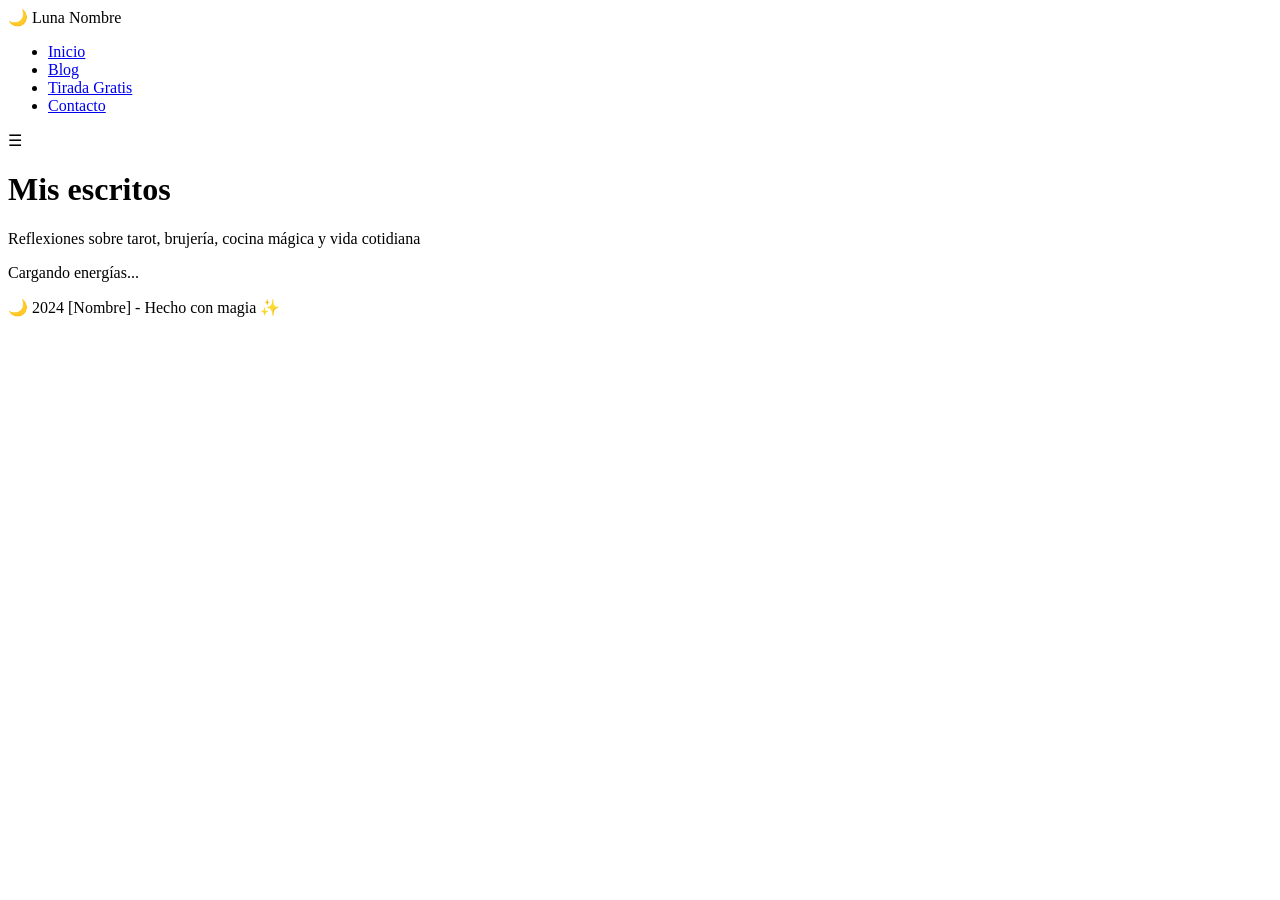
==== blog.html @ 0cab78e4 "HTML" ====
<!DOCTYPE html>
<html lang="es">
<head>
    <meta charset="UTF-8">
    <meta name="viewport" content="width=device-width, initial-scale=1.0">
    <title>Blog - [Nombre]</title>
    <link rel="stylesheet" href="css/styles.css">
    <link href="https://fonts.googleapis.com/css2?family=Cinzel:wght@400;700&family=Cormorant+Garamond:ital,wght@0,400;0,600;1,400&display=swap" rel="stylesheet">
</head>
<body>
    <nav class="navbar">
        <div class="logo">🌙 Luna Nombre</div>
        <ul class="nav-links">
            <li><a href="index.html">Inicio</a></li>
            <li><a href="blog.html">Blog</a></li>
            <li><a href="cartas.html">Tirada Gratis</a></li>
            <li><a href="index.html#contacto">Contacto</a></li>
        </ul>
        <div class="hamburger" onclick="toggleMenu()">☰</div>
    </nav>

    <main class="blog-page">
        <div class="container">
            <h1>Mis escritos</h1>
            <p class="blog-intro">Reflexiones sobre tarot, brujería, cocina mágica y vida cotidiana</p>
            
            <div id="posts-container" class="posts-grid">
                <!-- Los posts se cargan aquí desde Notion -->
                <div class="loading">Cargando energías...</div>
            </div>
        </div>
    </main>

    <footer>
        <p>🌙 2024 [Nombre] - Hecho con magia ✨</p>
    </footer>

    <script src="js/main.js"></script>
    <script src="js/blog.js"></script>
</body>
</html>
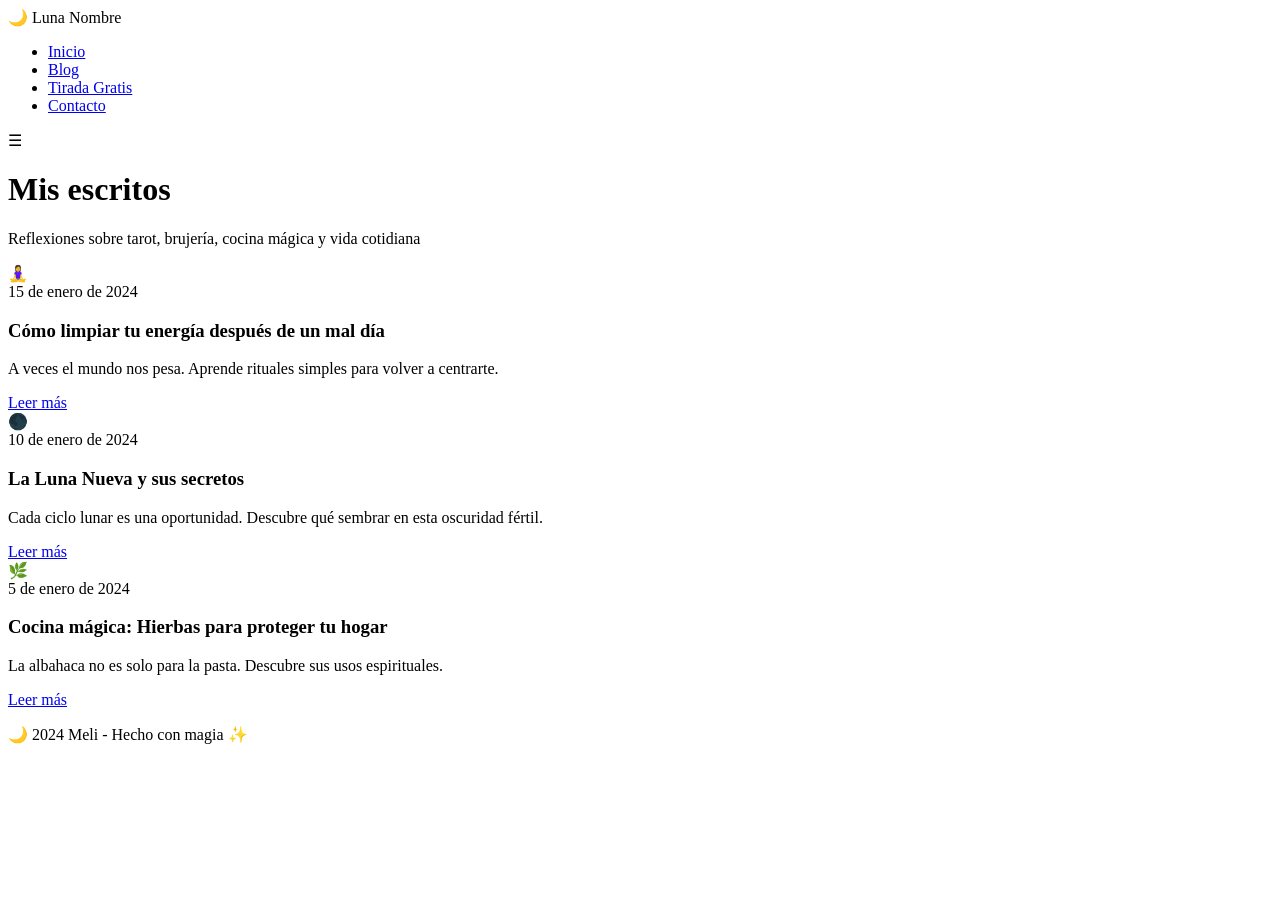
==== commit e9eb5c72: "personalizacion" ====
--- a/blog.html
+++ b/blog.html
@@ -3,7 +3,7 @@
 <head>
     <meta charset="UTF-8">
     <meta name="viewport" content="width=device-width, initial-scale=1.0">
-    <title>Blog - [Nombre]</title>
+    <title>Blog - Meli</title>
     <link rel="stylesheet" href="css/styles.css">
     <link href="https://fonts.googleapis.com/css2?family=Cinzel:wght@400;700&family=Cormorant+Garamond:ital,wght@0,400;0,600;1,400&display=swap" rel="stylesheet">
 </head>
@@ -32,7 +32,7 @@
     </main>
 
     <footer>
-        <p>🌙 2024 [Nombre] - Hecho con magia ✨</p>
+        <p>🌙 2024 Meli - Hecho con magia ✨</p>
     </footer>
 
     <script src="js/main.js"></script>
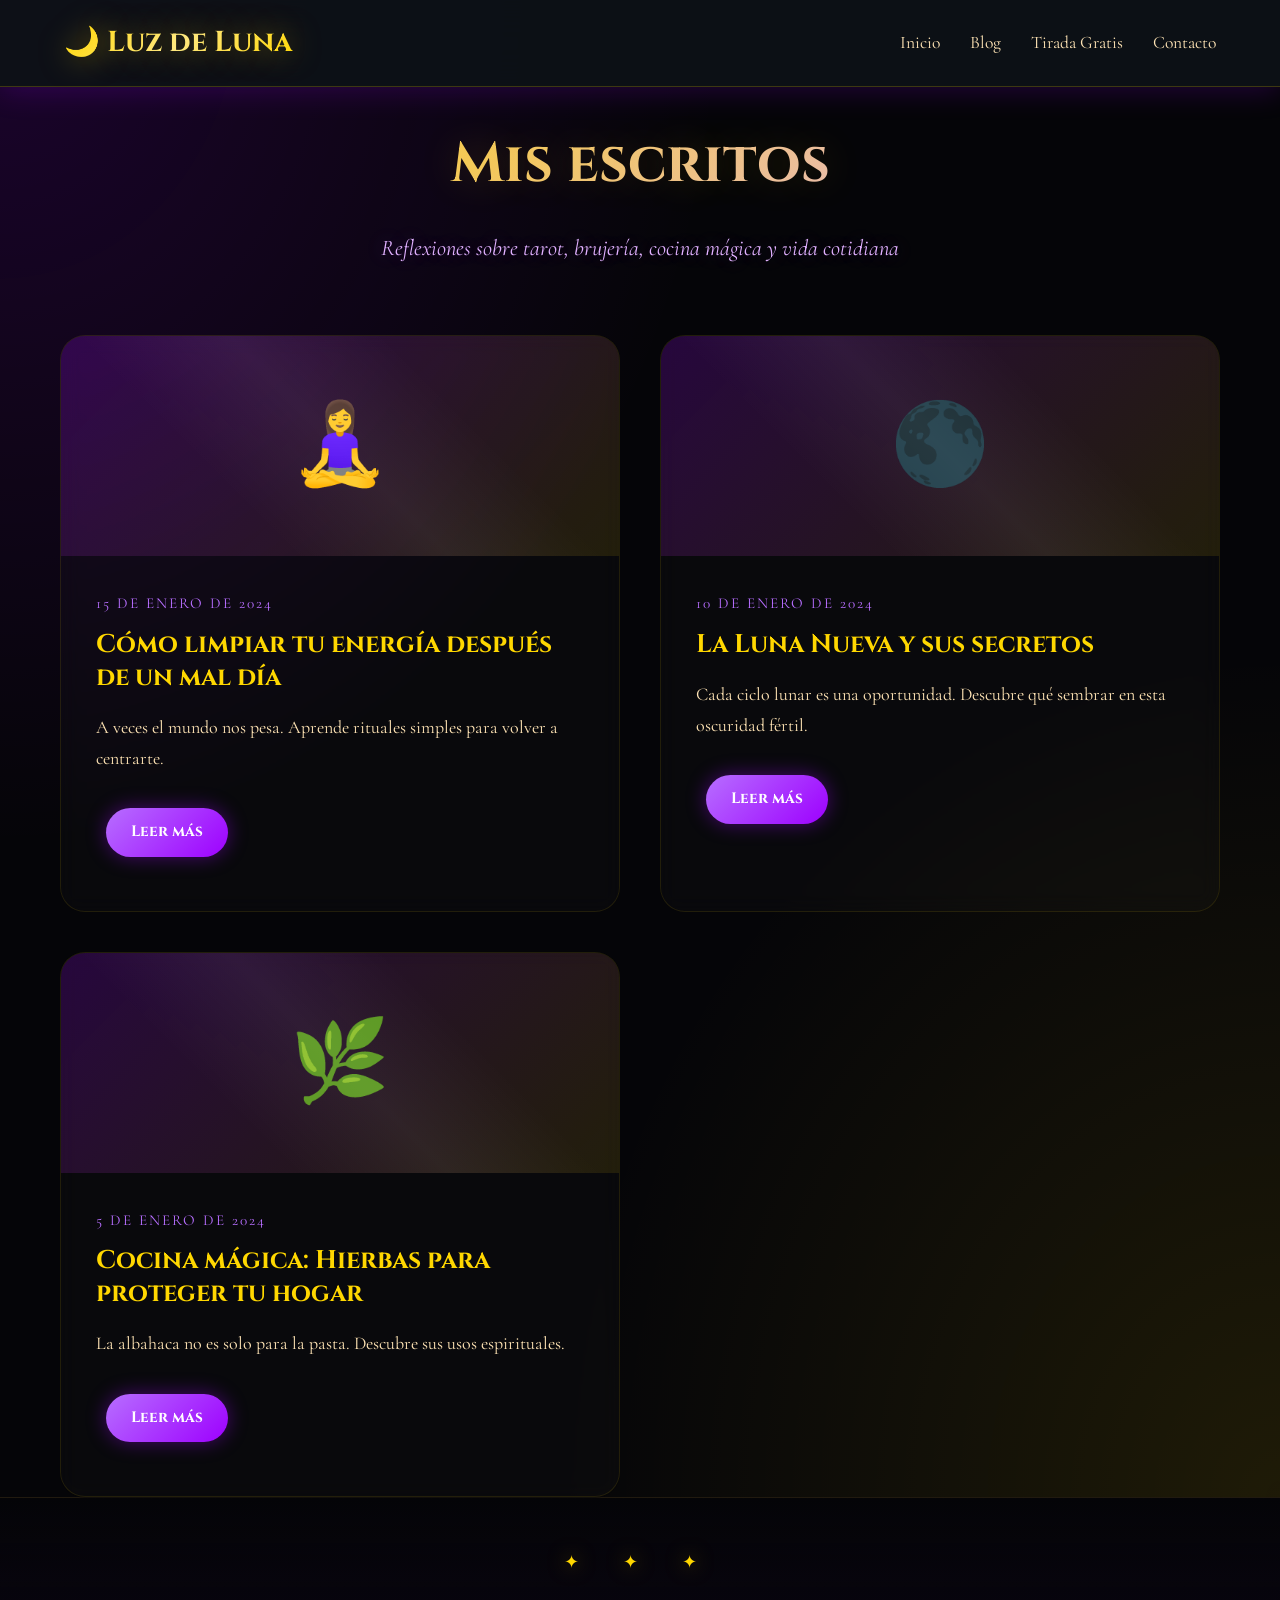
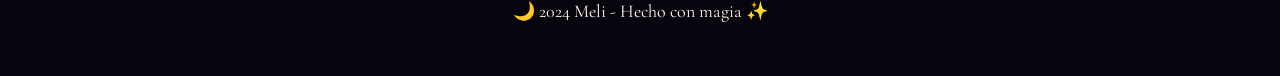
==== commit acd3a05a: "cambio de nombre manual" ====
--- a/blog.html
+++ b/blog.html
@@ -9,7 +9,7 @@
 </head>
 <body>
     <nav class="navbar">
-        <div class="logo">🌙 Luna Nombre</div>
+        <div class="logo">🌙 Luz de Luna</div>
         <ul class="nav-links">
             <li><a href="index.html">Inicio</a></li>
             <li><a href="blog.html">Blog</a></li>
--- a/css/styles.css
+++ b/css/styles.css
@@ -0,0 +1,1437 @@
+/* ===== VARIABLES MÁGICAS ===== */
+:root {
+    /* Morados profundos y luminosos */
+    --color-fondo: #050508;
+    --color-fondo-claro: #0a0514;
+    --color-primario: #ffd700;           /* Dorado puro */
+    --color-primario-suave: #ffec8b;     /* Dorado claro */
+    --color-secundario: #b76eff;         /* Púrpura mágico */
+    --color-secundario-claro: #e0b0ff;   /* Lila luminoso */
+    --color-acento: #ff6b9d;             /* Rosa mágico */
+    --color-morado-profundo: #1a0a2e;    /* Púrpura noche */
+    --color-morado-neon: #9d00ff;        /* Púrpura eléctrico */
+    --color-azul-magico: #4facfe;        /* Azul celestial */
+    --color-texto: #fff8e7;              /* Blanco cálido */
+    --color-texto-dorado: #ffe4b5;       /* Texto dorado suave */
+    --fuente-titulo: 'Cinzel', serif;
+    --fuente-cuerpo: 'Cormorant Garamond', serif;
+}
+
+/* ===== RESET Y BASE ===== */
+* {
+    margin: 0;
+    padding: 0;
+    box-sizing: border-box;
+}
+
+html {
+    scroll-behavior: smooth;
+}
+
+body {
+    font-family: var(--fuente-cuerpo);
+    background: var(--color-fondo);
+    color: var(--color-texto);
+    line-height: 1.6;
+    font-size: 18px;
+    overflow-x: hidden;
+    position: relative;
+}
+
+/* ===== ESTRELLAS ANIMADAS DE FONDO ===== */
+body::before {
+    content: '';
+    position: fixed;
+    top: 0;
+    left: 0;
+    width: 100%;
+    height: 100%;
+    background-image: 
+        radial-gradient(2px 2px at 20px 30px, #eee, rgba(0,0,0,0)),
+        radial-gradient(2px 2px at 40px 70px, rgba(255,255,255,0.8), rgba(0,0,0,0)),
+        radial-gradient(2px 2px at 50px 160px, #ddd, rgba(0,0,0,0)),
+        radial-gradient(2px 2px at 90px 40px, #fff, rgba(0,0,0,0)),
+        radial-gradient(2px 2px at 130px 80px, #fff, rgba(0,0,0,0)),
+        radial-gradient(2px 2px at 160px 120px, #ddd, rgba(0,0,0,0));
+    background-repeat: repeat;
+    background-size: 200px 200px;
+    opacity: 0.6;
+    animation: twinkle 4s ease-in-out infinite;
+    pointer-events: none;
+    z-index: -1;
+}
+
+/* Estrellas brillantes adicionales */
+body::after {
+    content: '';
+    position: fixed;
+    top: 0;
+    left: 0;
+    width: 100%;
+    height: 100%;
+    background: 
+        radial-gradient(circle at 10% 20%, rgba(255, 215, 0, 0.1) 0%, transparent 20%),
+        radial-gradient(circle at 90% 80%, rgba(183, 110, 255, 0.15) 0%, transparent 25%),
+        radial-gradient(circle at 50% 50%, rgba(157, 0, 255, 0.05) 0%, transparent 30%);
+    pointer-events: none;
+    z-index: -1;
+}
+
+@keyframes twinkle {
+    0%, 100% { opacity: 0.6; }
+    50% { opacity: 0.9; }
+}
+
+/* ===== GALAXIA ANIMADA ===== */
+.galaxy-bg {
+    position: fixed;
+    top: 0;
+    left: 0;
+    width: 100%;
+    height: 100%;
+    background: 
+        radial-gradient(ellipse at 20% 30%, rgba(157, 0, 255, 0.2) 0%, transparent 50%),
+        radial-gradient(ellipse at 80% 70%, rgba(255, 107, 157, 0.15) 0%, transparent 40%),
+        radial-gradient(ellipse at 50% 50%, rgba(79, 172, 254, 0.1) 0%, transparent 60%);
+    filter: blur(60px);
+    animation: galaxyRotate 60s linear infinite;
+    pointer-events: none;
+    z-index: -2;
+}
+
+@keyframes galaxyRotate {
+    0% { transform: rotate(0deg) scale(1); }
+    50% { transform: rotate(180deg) scale(1.1); }
+    100% { transform: rotate(360deg) scale(1); }
+}
+
+/* ===== UTILIDADES ===== */
+.container {
+    max-width: 1200px;
+    margin: 0 auto;
+    padding: 0 20px;
+    position: relative;
+    z-index: 1;
+}
+
+/* ===== NAVEGACIÓN CON BRILLO ===== */
+.navbar {
+    display: flex;
+    justify-content: space-between;
+    align-items: center;
+    padding: 20px 5%;
+    background: linear-gradient(180deg, rgba(5,5,8,0.95) 0%, rgba(5,5,8,0.8) 100%);
+    backdrop-filter: blur(20px);
+    position: fixed;
+    width: 100%;
+    top: 0;
+    z-index: 1000;
+    border-bottom: 1px solid rgba(255, 215, 0, 0.2);
+    box-shadow: 0 4px 30px rgba(157, 0, 255, 0.2);
+}
+
+.logo {
+    font-family: var(--fuente-titulo);
+    font-size: 1.8rem;
+    background: linear-gradient(135deg, var(--color-primario) 0%, var(--color-primario-suave) 50%, var(--color-primario) 100%);
+    -webkit-background-clip: text;
+    -webkit-text-fill-color: transparent;
+    background-clip: text;
+    font-weight: 700;
+    text-shadow: 0 0 30px rgba(255, 215, 0, 0.5);
+    animation: goldShine 3s ease-in-out infinite;
+}
+
+@keyframes goldShine {
+    0%, 100% { filter: brightness(1); }
+    50% { filter: brightness(1.3); }
+}
+
+.nav-links {
+    display: flex;
+    list-style: none;
+    gap: 30px;
+}
+
+.nav-links a {
+    color: var(--color-texto-dorado);
+    text-decoration: none;
+    transition: all 0.3s;
+    font-size: 1.1rem;
+    position: relative;
+    padding: 5px 0;
+}
+
+.nav-links a::after {
+    content: '';
+    position: absolute;
+    bottom: -5px;
+    left: 0;
+    width: 0;
+    height: 2px;
+    background: linear-gradient(90deg, var(--color-primario), var(--color-secundario));
+    transition: width 0.3s;
+    box-shadow: 0 0 10px var(--color-primario);
+}
+
+.nav-links a:hover {
+    color: var(--color-primario);
+    text-shadow: 0 0 10px rgba(255, 215, 0, 0.5);
+}
+
+.nav-links a:hover::after {
+    width: 100%;
+}
+
+.hamburger {
+    display: none;
+    font-size: 2rem;
+    cursor: pointer;
+    color: var(--color-primario);
+    text-shadow: 0 0 10px rgba(255, 215, 0, 0.5);
+}
+
+/* ===== HERO CON BOSQUE NOCTURNO ===== */
+.hero {
+    min-height: 100vh;
+    display: flex;
+    align-items: center;
+    justify-content: center;
+    text-align: center;
+    position: relative;
+    overflow: hidden;
+    padding-top: 80px;
+    background: 
+        linear-gradient(180deg, 
+            rgba(26, 10, 46, 0.8) 0%, 
+            rgba(5, 5, 8, 0.9) 50%,
+            rgba(10, 5, 20, 1) 100%),
+        url('data:image/svg+xml,<svg xmlns="http://www.w3.org/2000/svg" viewBox="0 0 1200 600"><defs><linearGradient id="sky" x1="0%" y1="0%" x2="0%" y2="100%"><stop offset="0%" style="stop-color:%230a0514"/><stop offset="100%" style="stop-color:%231a0a2e"/></linearGradient></defs><rect fill="url(%23sky)" width="1200" height="600"/><path d="M0,500 Q300,400 600,450 T1200,500 L1200,600 L0,600 Z" fill="%2305020a" opacity="0.8"/><path d="M0,520 Q400,480 800,520 T1200,550 L1200,600 L0,600 Z" fill="%23080510" opacity="0.9"/></svg>');
+    background-size: cover;
+    background-position: center;
+}
+
+/* Luna brillante */
+.hero::before {
+    content: '🌙';
+    position: absolute;
+    top: 15%;
+    right: 15%;
+    font-size: 8rem;
+    opacity: 0.8;
+    filter: drop-shadow(0 0 50px rgba(255, 215, 0, 0.6));
+    animation: moonFloat 6s ease-in-out infinite;
+    z-index: 1;
+}
+
+@keyframes moonFloat {
+    0%, 100% { transform: translateY(0) rotate(-5deg); }
+    50% { transform: translateY(-20px) rotate(5deg); }
+}
+
+/* Partículas mágicas */
+.hero::after {
+    content: '';
+    position: absolute;
+    width: 100%;
+    height: 100%;
+    background: 
+        radial-gradient(circle at 30% 70%, rgba(255, 215, 0, 0.3) 0%, transparent 30%),
+        radial-gradient(circle at 70% 30%, rgba(183, 110, 255, 0.3) 0%, transparent 30%);
+    animation: magicPulse 4s ease-in-out infinite;
+    pointer-events: none;
+}
+
+@keyframes magicPulse {
+    0%, 100% { opacity: 0.5; transform: scale(1); }
+    50% { opacity: 0.8; transform: scale(1.05); }
+}
+
+.hero-content {
+    position: relative;
+    z-index: 2;
+    padding: 40px;
+    background: rgba(5, 5, 8, 0.3);
+    border-radius: 30px;
+    backdrop-filter: blur(10px);
+    border: 1px solid rgba(255, 215, 0, 0.2);
+    box-shadow: 
+        0 0 60px rgba(157, 0, 255, 0.3),
+        inset 0 0 60px rgba(255, 215, 0, 0.05);
+}
+
+.hero-content h1 {
+    font-family: var(--fuente-titulo);
+    font-size: 4rem;
+    margin-bottom: 20px;
+    background: linear-gradient(135deg, 
+        var(--color-primario) 0%, 
+        var(--color-primario-suave) 25%,
+        var(--color-primario) 50%,
+        var(--color-secundario-claro) 75%,
+        var(--color-primario) 100%);
+    background-size: 200% auto;
+    -webkit-background-clip: text;
+    -webkit-text-fill-color: transparent;
+    background-clip: text;
+    animation: shine 3s linear infinite;
+    text-shadow: 0 0 40px rgba(255, 215, 0, 0.3);
+    filter: drop-shadow(0 0 20px rgba(255, 215, 0, 0.2));
+}
+
+@keyframes shine {
+    to { background-position: 200% center; }
+}
+
+.subtitle {
+    font-size: 1.6rem;
+    color: var(--color-secundario-claro);
+    margin-bottom: 40px;
+    font-style: italic;
+    text-shadow: 0 0 20px rgba(183, 110, 255, 0.5);
+    animation: glowText 2s ease-in-out infinite alternate;
+}
+
+@keyframes glowText {
+    from { text-shadow: 0 0 20px rgba(183, 110, 255, 0.5); }
+    to { text-shadow: 0 0 30px rgba(183, 110, 255, 0.8), 0 0 40px rgba(255, 215, 0, 0.3); }
+}
+
+/* ===== BOTONES BRILLANTES ===== */
+.btn-primary, .btn-secondary, .btn-small {
+    display: inline-block;
+    padding: 18px 35px;
+    border-radius: 50px;
+    text-decoration: none;
+    font-family: var(--fuente-titulo);
+    font-weight: 700;
+    font-size: 1.1rem;
+    transition: all 0.3s;
+    border: none;
+    cursor: pointer;
+    margin: 10px;
+    position: relative;
+    overflow: hidden;
+}
+
+.btn-primary {
+    background: linear-gradient(135deg, var(--color-primario) 0%, #ffaa00 100%);
+    color: var(--color-fondo);
+    box-shadow: 
+        0 0 20px rgba(255, 215, 0, 0.4),
+        0 10px 30px rgba(255, 215, 0, 0.2);
+}
+
+.btn-primary::before {
+    content: '';
+    position: absolute;
+    top: -50%;
+    left: -50%;
+    width: 200%;
+    height: 200%;
+    background: linear-gradient(
+        45deg,
+        transparent 30%,
+        rgba(255, 255, 255, 0.3) 50%,
+        transparent 70%
+    );
+    transform: rotate(45deg);
+    transition: all 0.5s;
+    opacity: 0;
+}
+
+.btn-primary:hover::before {
+    animation: shineButton 0.5s ease-in-out;
+    opacity: 1;
+}
+
+@keyframes shineButton {
+    0% { transform: translateX(-100%) translateY(-100%) rotate(45deg); }
+    100% { transform: translateX(100%) translateY(100%) rotate(45deg); }
+}
+
+.btn-primary:hover {
+    transform: translateY(-3px) scale(1.05);
+    box-shadow: 
+        0 0 40px rgba(255, 215, 0, 0.6),
+        0 15px 40px rgba(255, 215, 0, 0.3);
+}
+
+.btn-secondary {
+    background: transparent;
+    color: var(--color-primario);
+    border: 2px solid var(--color-primario);
+    box-shadow: 
+        0 0 20px rgba(255, 215, 0, 0.2),
+        inset 0 0 20px rgba(255, 215, 0, 0.05);
+}
+
+.btn-secondary:hover {
+    background: rgba(255, 215, 0, 0.1);
+    box-shadow: 
+        0 0 40px rgba(255, 215, 0, 0.4),
+        inset 0 0 30px rgba(255, 215, 0, 0.1);
+    transform: translateY(-3px);
+}
+
+.btn-large {
+    padding: 22px 45px;
+    font-size: 1.3rem;
+}
+
+.btn-small {
+    padding: 12px 25px;
+    font-size: 0.95rem;
+    background: linear-gradient(135deg, var(--color-secundario) 0%, var(--color-morado-neon) 100%);
+    color: white;
+    box-shadow: 0 0 20px rgba(157, 0, 255, 0.4);
+}
+
+.btn-small:hover {
+    box-shadow: 0 0 40px rgba(157, 0, 255, 0.6);
+    transform: translateY(-2px);
+}
+
+/* ===== SECCIONES CON BRILLO ===== */
+section {
+    padding: 100px 0;
+    position: relative;
+}
+
+section::before {
+    content: '';
+    position: absolute;
+    top: 0;
+    left: 0;
+    width: 100%;
+    height: 100%;
+    background: radial-gradient(circle at 50% 0%, rgba(157, 0, 255, 0.1) 0%, transparent 50%);
+    pointer-events: none;
+}
+
+h2 {
+    font-family: var(--fuente-titulo);
+    font-size: 3rem;
+    text-align: center;
+    margin-bottom: 60px;
+    background: linear-gradient(135deg, var(--color-primario) 0%, var(--color-secundario-claro) 100%);
+    -webkit-background-clip: text;
+    -webkit-text-fill-color: transparent;
+    background-clip: text;
+    text-shadow: 0 0 40px rgba(255, 215, 0, 0.2);
+    position: relative;
+}
+
+h2::after {
+    content: '✦';
+    display: block;
+    font-size: 1.5rem;
+    margin-top: 10px;
+    color: var(--color-secundario);
+    text-shadow: 0 0 20px rgba(183, 110, 255, 0.8);
+}
+
+/* ===== SOBRE ELLA CON LUZ ===== */
+.sobre {
+    background: 
+        linear-gradient(180deg, 
+            rgba(10, 5, 20, 1) 0%, 
+            rgba(26, 10, 46, 0.8) 50%,
+            rgba(10, 5, 20, 1) 100%);
+    position: relative;
+    overflow: hidden;
+}
+
+.sobre::before {
+    content: '';
+    position: absolute;
+    top: -50%;
+    right: -20%;
+    width: 600px;
+    height: 600px;
+    background: radial-gradient(circle, rgba(255, 215, 0, 0.1) 0%, transparent 70%);
+    filter: blur(80px);
+    animation: floatLight 10s ease-in-out infinite;
+}
+
+@keyframes floatLight {
+    0%, 100% { transform: translate(0, 0); }
+    50% { transform: translate(-50px, 50px); }
+}
+
+.sobre-grid {
+    display: grid;
+    grid-template-columns: 1fr 2fr;
+    gap: 80px;
+    align-items: center;
+    position: relative;
+    z-index: 1;
+}
+
+.img-placeholder {
+    width: 100%;
+    aspect-ratio: 1;
+    background: 
+        linear-gradient(135deg, rgba(157, 0, 255, 0.2) 0%, rgba(255, 215, 0, 0.1) 100%);
+    border-radius: 30px;
+    display: flex;
+    align-items: center;
+    justify-content: center;
+    color: var(--color-texto-dorado);
+    border: 2px solid rgba(255, 215, 0, 0.3);
+    box-shadow: 
+        0 0 60px rgba(157, 0, 255, 0.3),
+        inset 0 0 60px rgba(255, 215, 0, 0.05);
+    position: relative;
+    overflow: hidden;
+}
+
+.img-placeholder::before {
+    content: '';
+    position: absolute;
+    top: -50%;
+    left: -50%;
+    width: 200%;
+    height: 200%;
+    background: linear-gradient(45deg, transparent 40%, rgba(255, 255, 255, 0.1) 50%, transparent 60%);
+    animation: shimmer 3s infinite;
+}
+
+@keyframes shimmer {
+    0% { transform: translateX(-100%) translateY(-100%) rotate(45deg); }
+    100% { transform: translateX(100%) translateY(100%) rotate(45deg); }
+}
+
+.sobre-texto h2 {
+    text-align: left;
+    margin-bottom: 20px;
+}
+
+.tagline {
+    font-size: 1.4rem;
+    color: var(--color-secundario-claro);
+    font-style: italic;
+    margin-bottom: 25px;
+    text-shadow: 0 0 20px rgba(183, 110, 255, 0.4);
+}
+
+.habilidades {
+    margin-top: 40px;
+    display: flex;
+    flex-wrap: wrap;
+    gap: 15px;
+}
+
+.tag {
+    background: linear-gradient(135deg, rgba(157, 0, 255, 0.2) 0%, rgba(255, 215, 0, 0.1) 100%);
+    padding: 12px 20px;
+    border-radius: 25px;
+    border: 1px solid rgba(255, 215, 0, 0.3);
+    font-size: 0.95rem;
+    transition: all 0.3s;
+    box-shadow: 0 4px 15px rgba(0, 0, 0, 0.2);
+}
+
+.tag:hover {
+    transform: translateY(-3px);
+    box-shadow: 0 0 25px rgba(255, 215, 0, 0.3);
+    border-color: var(--color-primario);
+}
+
+/* ===== SERVICIOS CON EFECTO CRISTAL ===== */
+.servicios {
+    background: 
+        linear-gradient(180deg, 
+            rgba(5, 5, 8, 1) 0%, 
+            rgba(26, 10, 46, 0.9) 50%,
+            rgba(5, 5, 8, 1) 100%);
+    position: relative;
+}
+
+.servicios::after {
+    content: '';
+    position: absolute;
+    bottom: 0;
+    left: 0;
+    width: 100%;
+    height: 300px;
+    background: url('data:image/svg+xml,<svg xmlns="http://www.w3.org/2000/svg" viewBox="0 0 1200 300"><path d="M0,150 Q300,100 600,150 T1200,150 L1200,300 L0,300 Z" fill="%230a0514" opacity="0.5"/></svg>');
+    background-size: cover;
+    pointer-events: none;
+}
+
+.servicios-grid {
+    display: grid;
+    grid-template-columns: repeat(auto-fit, minmax(320px, 1fr));
+    gap: 40px;
+    position: relative;
+    z-index: 1;
+}
+
+.servicio-card {
+    background: rgba(255, 255, 255, 0.03);
+    padding: 50px 40px;
+    border-radius: 30px;
+    text-align: center;
+    border: 1px solid rgba(255, 215, 0, 0.15);
+    backdrop-filter: blur(10px);
+    transition: all 0.4s;
+    position: relative;
+    overflow: hidden;
+}
+
+.servicio-card::before {
+    content: '';
+    position: absolute;
+    top: 0;
+    left: -100%;
+    width: 100%;
+    height: 100%;
+    background: linear-gradient(90deg, transparent, rgba(255, 215, 0, 0.1), transparent);
+    transition: left 0.5s;
+}
+
+.servicio-card:hover::before {
+    left: 100%;
+}
+
+.servicio-card:hover {
+    transform: translateY(-15px);
+    border-color: rgba(255, 215, 0, 0.4);
+    box-shadow: 
+        0 20px 60px rgba(157, 0, 255, 0.3),
+        0 0 40px rgba(255, 215, 0, 0.1);
+}
+
+.servicio-card.destacado {
+    border: 2px solid var(--color-primario);
+    box-shadow: 
+        0 0 60px rgba(255, 215, 0, 0.2),
+        inset 0 0 60px rgba(255, 215, 0, 0.05);
+}
+
+.servicio-card.destacado::before {
+    content: "✦ Más popular ✦";
+    position: absolute;
+    top: -15px;
+    left: 50%;
+    transform: translateX(-50%);
+    background: linear-gradient(135deg, var(--color-primario) 0%, #ffaa00 100%);
+    color: var(--color-fondo);
+    padding: 8px 25px;
+    border-radius: 25px;
+    font-size: 0.85rem;
+    font-weight: bold;
+    box-shadow: 0 5px 20px rgba(255, 215, 0, 0.4);
+}
+
+.icono {
+    font-size: 4rem;
+    margin-bottom: 25px;
+    filter: drop-shadow(0 0 20px rgba(255, 215, 0, 0.3));
+    animation: iconFloat 3s ease-in-out infinite;
+}
+
+@keyframes iconFloat {
+    0%, 100% { transform: translateY(0); }
+    50% { transform: translateY(-10px); }
+}
+
+.servicio-card h3 {
+    font-family: var(--fuente-titulo);
+    font-size: 1.8rem;
+    margin-bottom: 15px;
+    color: var(--color-primario);
+    text-shadow: 0 0 20px rgba(255, 215, 0, 0.2);
+}
+
+.servicio-card p {
+    color: var(--color-secundario-claro);
+    font-size: 1.2rem;
+    margin-bottom: 20px;
+}
+
+.servicio-card ul {
+    list-style: none;
+    margin: 25px 0;
+    text-align: left;
+}
+
+.servicio-card li {
+    padding: 10px 0;
+    padding-left: 25px;
+    position: relative;
+    color: var(--color-texto-dorado);
+}
+
+.servicio-card li::before {
+    content: "✦";
+    position: absolute;
+    left: 0;
+    color: var(--color-secundario);
+    text-shadow: 0 0 10px rgba(183, 110, 255, 0.8);
+}
+
+/* ===== CTA JUEGO CON GALAXIA ===== */
+.cta-juego {
+    background: 
+        radial-gradient(ellipse at 30% 20%, rgba(157, 0, 255, 0.3) 0%, transparent 50%),
+        radial-gradient(ellipse at 70% 80%, rgba(255, 107, 157, 0.2) 0%, transparent 50%),
+        linear-gradient(180deg, var(--color-fondo-claro) 0%, var(--color-fondo) 100%);
+    text-align: center;
+    position: relative;
+    overflow: hidden;
+}
+
+.cta-juego::before {
+    content: '';
+    position: absolute;
+    top: 50%;
+    left: 50%;
+    transform: translate(-50%, -50%);
+    width: 800px;
+    height: 800px;
+    background: radial-gradient(circle, rgba(255, 215, 0, 0.1) 0%, transparent 60%);
+    filter: blur(60px);
+    animation: galaxyPulse 8s ease-in-out infinite;
+}
+
+@keyframes galaxyPulse {
+    0%, 100% { transform: translate(-50%, -50%) scale(1); opacity: 0.5; }
+    50% { transform: translate(-50%, -50%) scale(1.2); opacity: 0.8; }
+}
+
+.cta-juego h2 {
+    position: relative;
+    z-index: 1;
+}
+
+/* ===== CONTACTO CON LUZ ===== */
+.contacto {
+    background: var(--color-fondo);
+    position: relative;
+}
+
+.contacto::before {
+    content: '';
+    position: absolute;
+    top: 0;
+    left: 50%;
+    transform: translateX(-50%);
+    width: 1px;
+    height: 100px;
+    background: linear-gradient(180deg, transparent, var(--color-primario), transparent);
+    opacity: 0.5;
+}
+
+.contacto-grid {
+    display: grid;
+    grid-template-columns: 1fr 1fr;
+    gap: 80px;
+    position: relative;
+    z-index: 1;
+}
+
+.contacto-info p {
+    margin-bottom: 20px;
+    font-size: 1.3rem;
+    color: var(--color-texto-dorado);
+    text-shadow: 0 0 10px rgba(255, 215, 0, 0.1);
+}
+
+.contacto-form {
+    display: flex;
+    flex-direction: column;
+    gap: 25px;
+}
+
+.contacto-form input,
+.contacto-form select,
+.contacto-form textarea {
+    padding: 18px 25px;
+    border-radius: 15px;
+    border: 1px solid rgba(255, 215, 0, 0.2);
+    background: rgba(255, 255, 255, 0.03);
+    color: var(--color-texto);
+    font-family: var(--fuente-cuerpo);
+    font-size: 1.1rem;
+    backdrop-filter: blur(10px);
+    transition: all 0.3s;
+}
+
+.contacto-form input:focus,
+.contacto-form select:focus,
+.contacto-form textarea:focus {
+    outline: none;
+    border-color: var(--color-primario);
+    box-shadow: 0 0 30px rgba(255, 215, 0, 0.2);
+    background: rgba(255, 255, 255, 0.05);
+}
+
+.contacto-form input::placeholder {
+    color: rgba(255, 228, 181, 0.5);
+}
+
+/* ===== FOOTER ===== */
+footer {
+    text-align: center;
+    padding: 50px;
+    background: linear-gradient(180deg, transparent 0%, rgba(10, 5, 20, 0.8) 100%);
+    border-top: 1px solid rgba(255, 215, 0, 0.1);
+    position: relative;
+}
+
+footer::before {
+    content: '✦ ✦ ✦';
+    display: block;
+    margin-bottom: 20px;
+    color: var(--color-primario);
+    text-shadow: 0 0 20px rgba(255, 215, 0, 0.5);
+    letter-spacing: 20px;
+}
+
+/* ===== PÁGINA CARTAS - MESA MÁGICA ===== */
+.page-cartas {
+    background: 
+        radial-gradient(ellipse at 20% 50%, rgba(26, 10, 46, 0.8) 0%, transparent 50%),
+        radial-gradient(ellipse at 80% 50%, rgba(10, 5, 20, 0.9) 0%, transparent 50%),
+        linear-gradient(180deg, #050508 0%, #0a0514 100%);
+    min-height: 100vh;
+}
+
+.cartas-section {
+    min-height: 100vh;
+    padding-top: 120px;
+    text-align: center;
+    position: relative;
+}
+
+/* Velas animadas */
+.velas-bg {
+    position: fixed;
+    bottom: 0;
+    left: 0;
+    width: 100%;
+    height: 200px;
+    background: 
+        radial-gradient(ellipse at 20% 100%, rgba(255, 147, 41, 0.3) 0%, transparent 40%),
+        radial-gradient(ellipse at 50% 100%, rgba(255, 107, 157, 0.2) 0%, transparent 40%),
+        radial-gradient(ellipse at 80% 100%, rgba(255, 147, 41, 0.3) 0%, transparent 40%);
+    filter: blur(40px);
+    animation: candleFlicker 4s ease-in-out infinite;
+    pointer-events: none;
+    z-index: 0;
+}
+
+@keyframes candleFlicker {
+    0%, 100% { opacity: 0.6; transform: scaleY(1); }
+    25% { opacity: 0.8; transform: scaleY(1.05); }
+    50% { opacity: 0.5; transform: scaleY(0.95); }
+    75% { opacity: 0.9; transform: scaleY(1.02); }
+}
+
+.cartas-section h1 {
+    font-family: var(--fuente-titulo);
+    font-size: 3.5rem;
+    color: var(--color-primario);
+    margin-bottom: 20px;
+    text-shadow: 0 0 40px rgba(255, 215, 0, 0.4);
+    animation: titleGlow 3s ease-in-out infinite;
+}
+
+@keyframes titleGlow {
+    0%, 100% { text-shadow: 0 0 40px rgba(255, 215, 0, 0.4); }
+    50% { text-shadow: 0 0 60px rgba(255, 215, 0, 0.6), 0 0 80px rgba(183, 110, 255, 0.3); }
+}
+
+.instrucciones {
+    font-size: 1.4rem;
+    color: var(--color-secundario-claro);
+    margin-bottom: 50px;
+    font-style: italic;
+    text-shadow: 0 0 20px rgba(183, 110, 255, 0.3);
+}
+
+.pregunta-box input {
+    padding: 20px 40px;
+    font-size: 1.3rem;
+    border-radius: 50px;
+    border: 2px solid rgba(255, 215, 0, 0.3);
+    background: rgba(255, 255, 255, 0.05);
+    color: var(--color-texto);
+    width: 100%;
+    max-width: 600px;
+    text-align: center;
+    backdrop-filter: blur(10px);
+    transition: all 0.3s;
+    box-shadow: 0 0 30px rgba(157, 0, 255, 0.1);
+}
+
+.pregunta-box input:focus {
+    outline: none;
+    border-color: var(--color-primario);
+    box-shadow: 0 0 40px rgba(255, 215, 0, 0.3);
+}
+
+/* MAZO CON BRILLO MÁGICO */
+.mazo-container {
+    margin: 60px 0;
+    position: relative;
+}
+
+.cartas-apiladas {
+    position: relative;
+    width: 220px;
+    height: 340px;
+    margin: 0 auto;
+    cursor: pointer;
+    perspective: 1000px;
+}
+
+.carta-reverso {
+    position: absolute;
+    width: 160px;
+    height: 260px;
+    background: 
+        linear-gradient(135deg, #1a0a2e 0%, #0d0618 50%, #1a0a2e 100%);
+    border-radius: 20px;
+    border: 3px solid transparent;
+    background-clip: padding-box;
+    box-shadow: 
+        0 10px 40px rgba(0, 0, 0, 0.5),
+        0 0 0 1px rgba(255, 215, 0, 0.3),
+        inset 0 0 30px rgba(255, 215, 0, 0.1);
+    transition: all 0.4s cubic-bezier(0.175, 0.885, 0.32, 1.275);
+    overflow: hidden;
+}
+
+.carta-reverso::before {
+    content: '✦';
+    position: absolute;
+    top: 50%;
+    left: 50%;
+    transform: translate(-50%, -50%);
+    font-size: 4rem;
+    background: linear-gradient(135deg, var(--color-primario) 0%, var(--color-secundario) 100%);
+    -webkit-background-clip: text;
+    -webkit-text-fill-color: transparent;
+    background-clip: text;
+    opacity: 0.8;
+    filter: drop-shadow(0 0 20px rgba(255, 215, 0, 0.5));
+}
+
+.carta-reverso::after {
+    content: '';
+    position: absolute;
+    top: -50%;
+    left: -50%;
+    width: 200%;
+    height: 200%;
+    background: linear-gradient(45deg, transparent 30%, rgba(255, 215, 0, 0.1) 50%, transparent 70%);
+    transform: rotate(45deg);
+    animation: cardShine 3s infinite;
+}
+
+@keyframes cardShine {
+    0% { transform: translateX(-100%) translateY(-100%) rotate(45deg); }
+    100% { transform: translateX(100%) translateY(100%) rotate(45deg); }
+}
+
+.carta-1 { transform: rotate(-8deg) translateX(-15px); z-index: 3; }
+.carta-2 { transform: rotate(0deg); z-index: 2; left: 15px; }
+.carta-3 { transform: rotate(8deg) translateX(30px); z-index: 1; left: 30px; }
+
+.cartas-apiladas:hover .carta-1 {
+    transform: translateY(-30px) rotate(-5deg) translateX(-20px);
+    box-shadow: 0 20px 50px rgba(255, 215, 0, 0.3);
+}
+
+.cartas-apiladas:hover .carta-2 {
+    transform: translateY(-40px);
+    box-shadow: 0 25px 60px rgba(157, 0, 255, 0.4);
+}
+
+.cartas-apiladas:hover .carta-3 {
+    transform: translateY(-30px) rotate(5deg) translateX(40px);
+    box-shadow: 0 20px 50px rgba(255, 215, 0, 0.3);
+}
+
+.click-text {
+    margin-top: 40px;
+    color: var(--color-secundario-claro);
+    font-size: 1.2rem;
+    font-style: italic;
+    text-shadow: 0 0 20px rgba(183, 110, 255, 0.5);
+    animation: pulseText 2s ease-in-out infinite;
+}
+
+@keyframes pulseText {
+    0%, 100% { opacity: 0.7; transform: scale(1); }
+    50% { opacity: 1; transform: scale(1.05); }
+}
+
+/* Barajando */
+.barajando-container {
+    margin: 60px 0;
+}
+
+.barajando-container p {
+    font-size: 1.5rem;
+    color: var(--color-secundario-claro);
+    margin-top: 30px;
+    text-shadow: 0 0 20px rgba(183, 110, 255, 0.5);
+}
+
+.carta-moviendose {
+    width: 160px;
+    height: 260px;
+    background: 
+        linear-gradient(135deg, var(--color-morado-profundo) 0%, var(--color-fondo) 100%);
+    border-radius: 20px;
+    border: 3px solid var(--color-primario);
+    margin: 0 auto;
+    position: relative;
+    box-shadow: 0 0 40px rgba(255, 215, 0, 0.3);
+    animation: barajarMagico 1.5s ease-in-out infinite;
+}
+
+.carta-moviendose::before {
+    content: '✦';
+    position: absolute;
+    top: 50%;
+    left: 50%;
+    transform: translate(-50%, -50%);
+    font-size: 4rem;
+    color: var(--color-primario);
+    text-shadow: 0 0 30px rgba(255, 215, 0, 0.8);
+}
+
+@keyframes barajarMagico {
+    0%, 100% { 
+        transform: translateX(0) rotateY(0deg); 
+        box-shadow: 0 0 40px rgba(255, 215, 0, 0.3);
+    }
+    25% { 
+        transform: translateX(-80px) rotateY(-20deg); 
+        box-shadow: 0 0 60px rgba(157, 0, 255, 0.5);
+    }
+    50% { 
+        transform: translateX(80px) rotateY(20deg); 
+        box-shadow: 0 0 60px rgba(255, 107, 157, 0.5);
+    }
+    75% { 
+        transform: translateX(-40px) rotateY(-10deg); 
+        box-shadow: 0 0 50px rgba(255, 215, 0, 0.4);
+    }
+}
+
+/* Resultado con luz */
+.resultado-container {
+    margin-top: 60px;
+    animation: fadeInUp 0.8s ease-out;
+}
+
+@keyframes fadeInUp {
+    from { opacity: 0; transform: translateY(30px); }
+    to { opacity: 1; transform: translateY(0); }
+}
+
+.resultado-container h2 {
+    font-size: 2.5rem;
+    margin-bottom: 40px;
+}
+
+.tirada-grid {
+    display: flex;
+    justify-content: center;
+    gap: 40px;
+    margin: 50px 0;
+    flex-wrap: wrap;
+}
+
+.carta-resultado {
+    background: rgba(255, 255, 255, 0.03);
+    border-radius: 25px;
+    padding: 30px;
+    width: 280px;
+    border: 1px solid rgba(255, 215, 0, 0.2);
+    backdrop-filter: blur(10px);
+    transition: all 0.4s;
+    position: relative;
+    overflow: hidden;
+}
+
+.carta-resultado::before {
+    content: '';
+    position: absolute;
+    top: 0;
+    left: 0;
+    width: 100%;
+    height: 3px;
+    background: linear-gradient(90deg, var(--color-primario), var(--color-secundario), var(--color-primario));
+    opacity: 0;
+    transition: opacity 0.3s;
+}
+
+.carta-resultado:hover::before {
+    opacity: 1;
+}
+
+.carta-resultado:hover {
+    transform: translateY(-15px);
+    border-color: rgba(255, 215, 0, 0.4);
+    box-shadow: 
+        0 30px 60px rgba(0, 0, 0, 0.4),
+        0 0 40px rgba(255, 215, 0, 0.15);
+}
+
+.posicion {
+    display: block;
+    color: var(--color-secundario-claro);
+    font-family: var(--fuente-titulo);
+    font-size: 1rem;
+    margin-bottom: 15px;
+    text-transform: uppercase;
+    letter-spacing: 3px;
+    text-shadow: 0 0 10px rgba(183, 110, 255, 0.5);
+}
+
+.carta-resultado img {
+    width: 100%;
+    border-radius: 15px;
+    margin-bottom: 20px;
+    box-shadow: 0 10px 30px rgba(0, 0, 0, 0.3);
+    border: 2px solid rgba(255, 215, 0, 0.2);
+}
+
+.carta-resultado h3 {
+    font-family: var(--fuente-titulo);
+    color: var(--color-primario);
+    margin-bottom: 15px;
+    font-size: 1.5rem;
+    text-shadow: 0 0 15px rgba(255, 215, 0, 0.2);
+}
+
+.carta-resultado p {
+    color: var(--color-texto-dorado);
+    line-height: 1.8;
+}
+
+.acciones-finales {
+    margin-top: 50px;
+    display: flex;
+    justify-content: center;
+    gap: 20px;
+    flex-wrap: wrap;
+}
+
+/* ===== PÁGINA BLOG MÁGICA ===== */
+.blog-page {
+    padding-top: 120px;
+    min-height: 100vh;
+    background: 
+        radial-gradient(ellipse at 0% 0%, rgba(157, 0, 255, 0.15) 0%, transparent 40%),
+        radial-gradient(ellipse at 100% 100%, rgba(255, 215, 0, 0.1) 0%, transparent 40%),
+        var(--color-fondo);
+}
+
+.blog-page h1 {
+    font-family: var(--fuente-titulo);
+    font-size: 3.5rem;
+    text-align: center;
+    background: linear-gradient(135deg, var(--color-primario) 0%, var(--color-secundario-claro) 100%);
+    -webkit-background-clip: text;
+    -webkit-text-fill-color: transparent;
+    background-clip: text;
+    margin-bottom: 20px;
+    text-shadow: 0 0 40px rgba(255, 215, 0, 0.2);
+}
+
+.blog-intro {
+    text-align: center;
+    font-size: 1.4rem;
+    color: var(--color-secundario-claro);
+    margin-bottom: 70px;
+    font-style: italic;
+    text-shadow: 0 0 20px rgba(183, 110, 255, 0.3);
+}
+
+.posts-grid {
+    display: grid;
+    grid-template-columns: repeat(auto-fill, minmax(380px, 1fr));
+    gap: 40px;
+}
+
+.post-card {
+    background: rgba(255, 255, 255, 0.02);
+    border-radius: 25px;
+    overflow: hidden;
+    border: 1px solid rgba(255, 215, 0, 0.1);
+    backdrop-filter: blur(10px);
+    transition: all 0.4s;
+    position: relative;
+}
+
+.post-card::after {
+    content: '';
+    position: absolute;
+    top: 0;
+    left: 0;
+    width: 100%;
+    height: 100%;
+    background: linear-gradient(180deg, transparent 0%, rgba(157, 0, 255, 0.1) 100%);
+    opacity: 0;
+    transition: opacity 0.3s;
+    pointer-events: none;
+}
+
+.post-card:hover::after {
+    opacity: 1;
+}
+
+.post-card:hover {
+    transform: translateY(-10px);
+    border-color: rgba(255, 215, 0, 0.3);
+    box-shadow: 
+        0 20px 50px rgba(0, 0, 0, 0.3),
+        0 0 30px rgba(255, 215, 0, 0.1);
+}
+
+.post-image {
+    height: 220px;
+    background: 
+        linear-gradient(135deg, rgba(157, 0, 255, 0.2) 0%, rgba(255, 215, 0, 0.1) 100%);
+    display: flex;
+    align-items: center;
+    justify-content: center;
+    font-size: 5rem;
+    position: relative;
+    overflow: hidden;
+}
+
+.post-image::before {
+    content: '';
+    position: absolute;
+    top: -50%;
+    left: -50%;
+    width: 200%;
+    height: 200%;
+    background: linear-gradient(45deg, transparent 40%, rgba(255, 255, 255, 0.05) 50%, transparent 60%);
+    animation: shimmer 4s infinite;
+}
+
+.post-content {
+    padding: 35px;
+}
+
+.post-date {
+    color: var(--color-secundario);
+    font-size: 0.95rem;
+    margin-bottom: 12px;
+    text-transform: uppercase;
+    letter-spacing: 2px;
+}
+
+.post-title {
+    font-family: var(--fuente-titulo);
+    font-size: 1.6rem;
+    color: var(--color-primario);
+    margin-bottom: 18px;
+    line-height: 1.3;
+}
+
+.post-excerpt {
+    color: var(--color-texto-dorado);
+    margin-bottom: 25px;
+    line-height: 1.7;
+}
+
+/* ===== CARTA ASTRAL MÁGICA ===== */
+.astral-section {
+    padding-top: 120px;
+    min-height: 100vh;
+    background: 
+        radial-gradient(ellipse at 50% 0%, rgba(157, 0, 255, 0.2) 0%, transparent 50%),
+        var(--color-fondo);
+}
+
+.astral-section h1 {
+    font-family: var(--fuente-titulo);
+    font-size: 3.5rem;
+    text-align: center;
+    background: linear-gradient(135deg, var(--color-primario) 0%, var(--color-secundario-claro) 100%);
+    -webkit-background-clip: text;
+    -webkit-text-fill-color: transparent;
+    background-clip: text;
+    margin-bottom: 20px;
+    text-shadow: 0 0 40px rgba(255, 215, 0, 0.2);
+}
+
+.intro {
+    text-align: center;
+    font-size: 1.4rem;
+    color: var(--color-secundario-claro);
+    margin-bottom: 60px;
+    font-style: italic;
+    text-shadow: 0 0 20px rgba(183, 110, 255, 0.3);
+}
+
+.form-astral {
+    max-width: 550px;
+    margin: 0 auto;
+    display: flex;
+    flex-direction: column;
+    gap: 30px;
+    padding: 50px;
+    background: rgba(255, 255, 255, 0.02);
+    border-radius: 30px;
+    border: 1px solid rgba(255, 215, 0, 0.15);
+    backdrop-filter: blur(10px);
+    box-shadow: 0 20px 60px rgba(0, 0, 0, 0.3);
+}
+
+.form-group label {
+    display: block;
+    margin-bottom: 12px;
+    color: var(--color-primario);
+    font-family: var(--fuente-titulo);
+    font-size: 1.2rem;
+    text-shadow: 0 0 10px rgba(255, 215, 0, 0.2);
+}
+
+.form-group input {
+    width: 100%;
+    padding: 18px 25px;
+    border-radius: 15px;
+    border: 2px solid rgba(255, 215, 0, 0.2);
+    background: rgba(255, 255, 255, 0.03);
+    color: var(--color-texto);
+    font-size: 1.2rem;
+    font-family: var(--fuente-cuerpo);
+    transition: all 0.3s;
+}
+
+.form-group input:focus {
+    outline: none;
+    border-color: var(--color-primario);
+    box-shadow: 0 0 30px rgba(255, 215, 0, 0.2);
+    background: rgba(255, 255, 255, 0.05);
+}
+
+/* Resultado astral con brillo */
+.carta-astral-resultado {
+    margin-top: 50px;
+    padding: 50px;
+    background: rgba(255, 255, 255, 0.02);
+    border-radius: 30px;
+    border: 2px solid rgba(255, 215, 0, 0.3);
+    backdrop-filter: blur(15px);
+    box-shadow: 
+        0 30px 80px rgba(0, 0, 0, 0.4),
+        0 0 60px rgba(157, 0, 255, 0.2),
+        inset 0 0 60px rgba(255, 215, 0, 0.03);
+    animation: resultGlow 4s ease-in-out infinite;
+}
+
+@keyframes resultGlow {
+    0%, 100% { box-shadow: 0 30px 80px rgba(0, 0, 0, 0.4), 0 0 60px rgba(157, 0, 255, 0.2); }
+    50% { box-shadow: 0 30px 80px rgba(0, 0, 0, 0.4), 0 0 80px rgba(255, 215, 0, 0.2); }
+}
+
+/* ===== LOADING MÁGICO ===== */
+.loading {
+    text-align: center;
+    padding: 60px;
+    font-size: 1.5rem;
+    color: var(--color-secundario-claro);
+    text-shadow: 0 0 20px rgba(183, 110, 255, 0.5);
+    animation: loadingPulse 2s ease-in-out infinite;
+}
+
+.loading::before {
+    content: '✦ ';
+    animation: spin 2s linear infinite;
+    display: inline-block;
+}
+
+.loading::after {
+    content: ' ✦';
+    animation: spin 2s linear infinite reverse;
+    display: inline-block;
+}
+
+@keyframes loadingPulse {
+    0%, 100% { opacity: 0.6; }
+    50% { opacity: 1; }
+}
+
+@keyframes spin {
+    from { transform: rotate(0deg); }
+    to { transform: rotate(360deg); }
+}
+
+/* ===== RESPONSIVE ===== */
+@media (max-width: 768px) {
+    .nav-links {
+        display: none;
+        position: absolute;
+        top: 80px;
+        left: 0;
+        width: 100%;
+        background: rgba(5, 5, 8, 0.98);
+        flex-direction: column;
+        padding: 30px;
+        border-bottom: 1px solid rgba(255, 215, 0, 0.2);
+        backdrop-filter: blur(20px);
+    }
+    
+    .nav-links.active {
+        display: flex;
+    }
+    
+    .hamburger {
+        display: block;
+    }
+    
+    .hero-content h1 {
+        font-size: 2.5rem;
+    }
+    
+    .sobre-grid,
+    .contacto-grid {
+        grid-template-columns: 1fr;
+        gap: 50px;
+    }
+    
+    .tirada-grid {
+        flex-direction: column;
+        align-items: center;
+    }
+    
+    .form-astral {
+        padding: 30px 20px;
+    }
+    
+    .carta-astral-resultado {
+        padding: 30px 20px;
+    }
+}
+
+/* ===== SCROLLBAR MÁGICA ===== */
+::-webkit-scrollbar {
+    width: 12px;
+}
+
+::-webkit-scrollbar-track {
+    background: var(--color-fondo);
+}
+
+::-webkit-scrollbar-thumb {
+    background: linear-gradient(180deg, var(--color-primario) 0%, var(--color-secundario) 100%);
+    border-radius: 6px;
+    border: 3px solid var(--color-fondo);
+}
+
+::-webkit-scrollbar-thumb:hover {
+    background: linear-gradient(180deg, var(--color-primario-suave) 0%, var(--color-secundario-claro) 100%);
+}
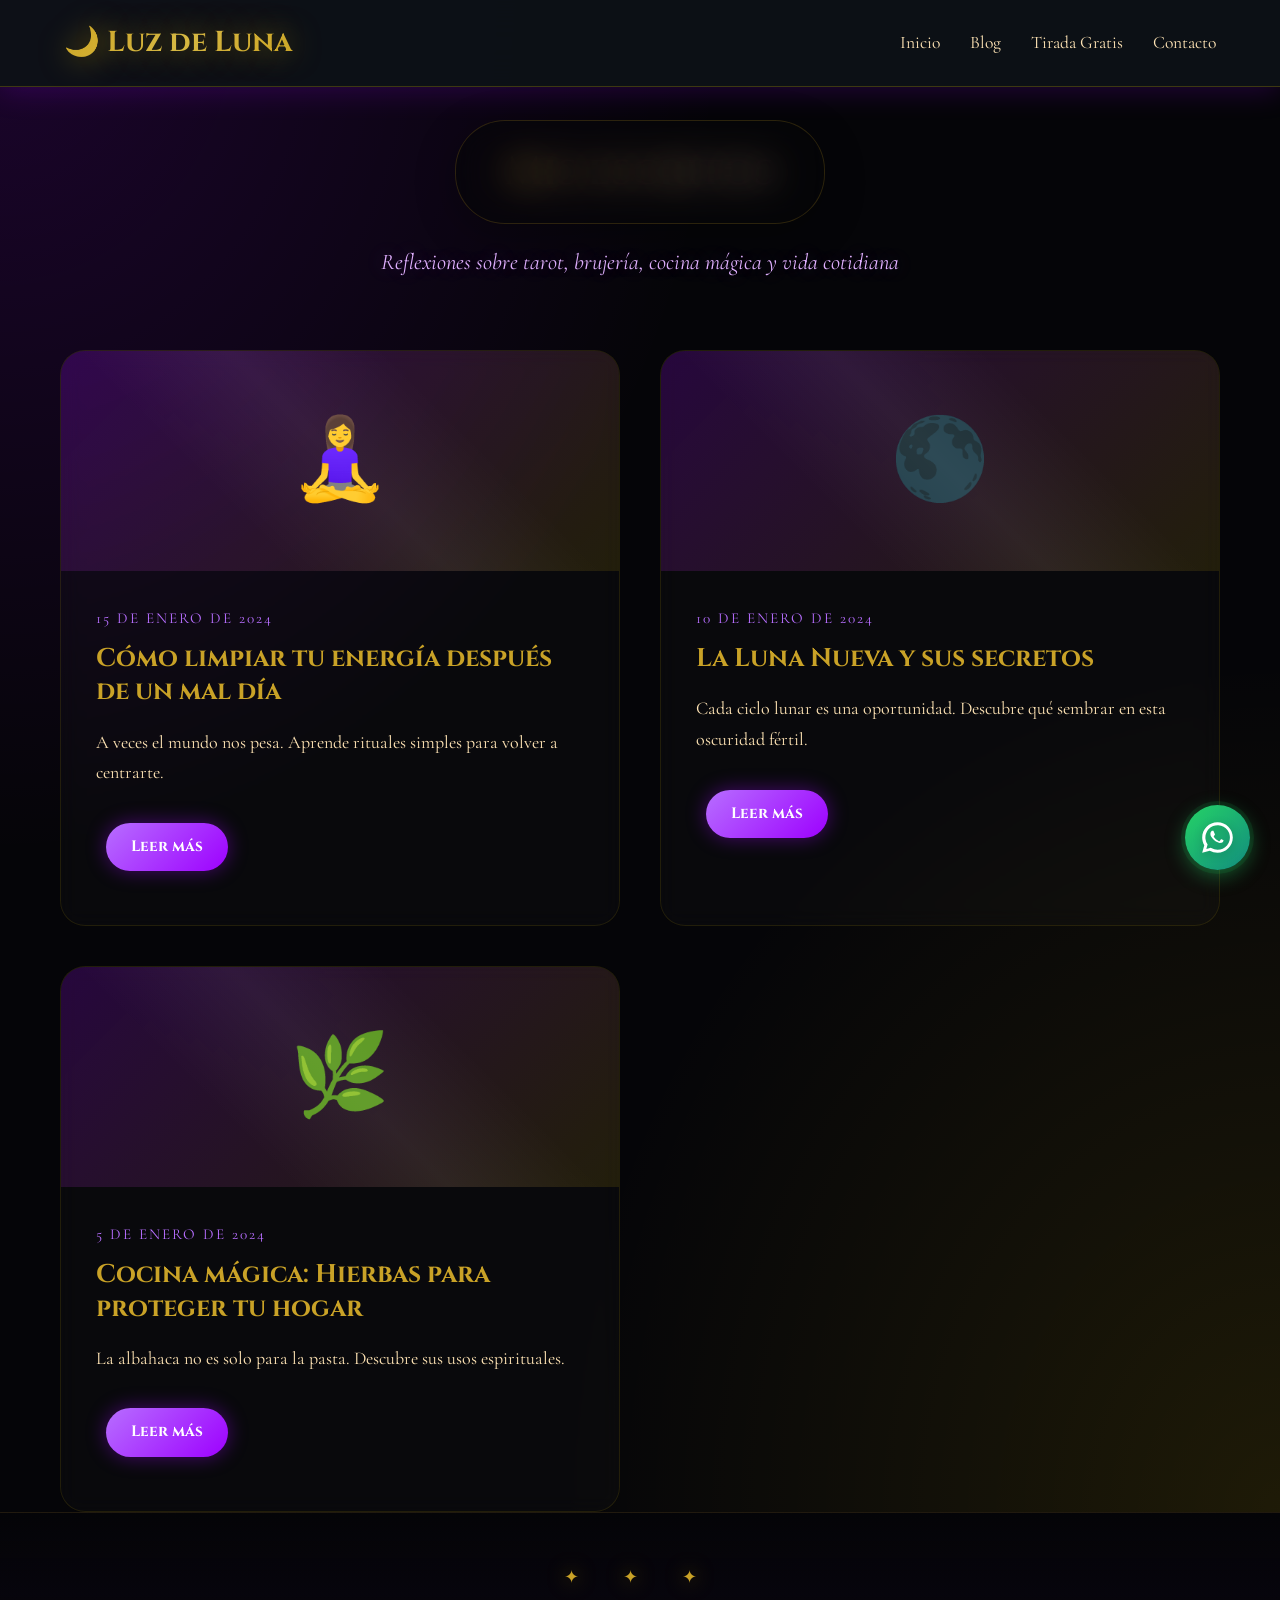
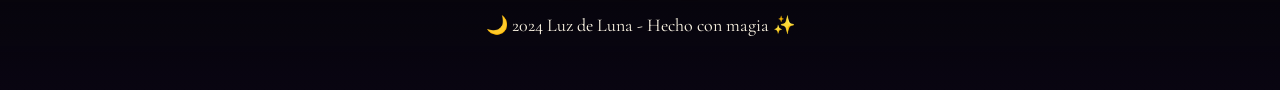
==== commit 1c1a57c0: "desastre cambio IA no se que hizo" ====
--- a/blog.html
+++ b/blog.html
@@ -3,11 +3,13 @@
 <head>
     <meta charset="UTF-8">
     <meta name="viewport" content="width=device-width, initial-scale=1.0">
-    <title>Blog - Meli</title>
+    <title>Blog - Luz de Luna</title>
     <link rel="stylesheet" href="css/styles.css">
     <link href="https://fonts.googleapis.com/css2?family=Cinzel:wght@400;700&family=Cormorant+Garamond:ital,wght@0,400;0,600;1,400&display=swap" rel="stylesheet">
 </head>
 <body>
+    <div class="galaxy-bg"></div>
+    
     <nav class="navbar">
         <div class="logo">🌙 Luz de Luna</div>
         <ul class="nav-links">
@@ -25,15 +27,22 @@
             <p class="blog-intro">Reflexiones sobre tarot, brujería, cocina mágica y vida cotidiana</p>
             
             <div id="posts-container" class="posts-grid">
-                <!-- Los posts se cargan aquí desde Notion -->
                 <div class="loading">Cargando energías...</div>
             </div>
         </div>
     </main>
 
     <footer>
-        <p>🌙 2024 Meli - Hecho con magia ✨</p>
+        <p>🌙 2024 Luz de Luna - Hecho con magia ✨</p>
     </footer>
+
+    <!-- Botón flotante de WhatsApp -->
+    <a href="https://wa.me/59891318986?text=Hola%20Luz%20de%20Luna,%20vi%20tu%20página%20y%20quiero%20consultar" class="whatsapp-float" target="_blank" title="Chatea conmigo">
+        <svg viewBox="0 0 32 32" fill="currentColor">
+            <path d="M16 2C8.268 2 2 8.268 2 16c0 2.585.698 5.003 1.914 7.086L2 30l6.914-1.914A13.936 13.936 0 0016 30c7.732 0 14-6.268 14-14S23.732 2 16 2zm0 25.2a11.2 11.2 0 01-5.7-1.55l-.4-.25-4.1 1.15 1.15-4.1-.25-.4A11.2 11.2 0 1116 27.2zm6.15-8.35c-.35-.15-2.05-1-2.35-1.15-.35-.1-.55-.15-.75.15-.2.35-.85 1.15-1.05 1.4-.2.2-.35.25-.7.1-.35-.15-1.45-.55-2.75-1.7-1-.9-1.7-2-1.9-2.35-.2-.35 0-.5.15-.7.15-.15.35-.4.5-.6.15-.2.2-.35.3-.55.1-.2.05-.4 0-.55-.1-.15-.75-1.8-1.05-2.45-.25-.65-.5-.55-.75-.55-.15 0-.35 0-.55 0-.2 0-.5.05-.75.35-.25.3-1 1-1 2.45 0 1.45 1.05 2.85 1.2 3.05.15.2 2.05 3.15 5 4.4.7.3 1.25.5 1.7.6.7.25 1.35.2 1.85.15.55-.1 1.7-.7 1.95-1.35.2-.65.2-1.2.15-1.35-.1-.1-.25-.2-.6-.35z"/>
+        </svg>
+        <span class="whatsapp-tooltip">¿Hablamos?</span>
+    </a>
 
     <script src="js/main.js"></script>
     <script src="js/blog.js"></script>
--- a/css/styles.css
+++ b/css/styles.css
@@ -407,6 +407,7 @@
     height: 100%;
     background: radial-gradient(circle at 50% 0%, rgba(157, 0, 255, 0.1) 0%, transparent 50%);
     pointer-events: none;
+    z-index: 0;
 }
 
 h2 {
@@ -452,6 +453,7 @@
     background: radial-gradient(circle, rgba(255, 215, 0, 0.1) 0%, transparent 70%);
     filter: blur(80px);
     animation: floatLight 10s ease-in-out infinite;
+    z-index: 0;
 }
 
 @keyframes floatLight {
@@ -503,7 +505,7 @@
 }
 
 .sobre-texto h2 {
-    text-align: left;
+    text-align: center;
     margin-bottom: 20px;
 }
 
@@ -546,6 +548,7 @@
             rgba(26, 10, 46, 0.9) 50%,
             rgba(5, 5, 8, 1) 100%);
     position: relative;
+    overflow: hidden;
 }
 
 .servicios::after {
@@ -694,6 +697,7 @@
     background: radial-gradient(circle, rgba(255, 215, 0, 0.1) 0%, transparent 60%);
     filter: blur(60px);
     animation: galaxyPulse 8s ease-in-out infinite;
+    z-index: 0;
 }
 
 @keyframes galaxyPulse {
@@ -722,6 +726,7 @@
     height: 100px;
     background: linear-gradient(180deg, transparent, var(--color-primario), transparent);
     opacity: 0.5;
+    z-index: 0;
 }
 
 .contacto-grid {
@@ -730,6 +735,7 @@
     gap: 80px;
     position: relative;
     z-index: 1;
+    align-items: center;
 }
 
 .contacto-info p {
@@ -737,6 +743,7 @@
     font-size: 1.3rem;
     color: var(--color-texto-dorado);
     text-shadow: 0 0 10px rgba(255, 215, 0, 0.1);
+    text-align: center;
 }
 
 .contacto-form {
@@ -1434,4 +1441,550 @@
 
 ::-webkit-scrollbar-thumb:hover {
     background: linear-gradient(180deg, var(--color-primario-suave) 0%, var(--color-secundario-claro) 100%);
+}
+
+/* ===== BOTÓN FLOTANTE DE WHATSAPP ===== */
+.whatsapp-float {
+    position: fixed;
+    bottom: 30px;
+    right: 30px;
+    width: 65px;
+    height: 65px;
+    background: linear-gradient(135deg, #25d366 0%, #128c7e 100%);
+    color: white;
+    border-radius: 50%;
+    display: flex;
+    align-items: center;
+    justify-content: center;
+    text-decoration: none;
+    box-shadow: 
+        0 6px 20px rgba(37, 211, 102, 0.4),
+        0 0 0 4px rgba(37, 211, 102, 0.1);
+    transition: all 0.3s cubic-bezier(0.175, 0.885, 0.32, 1.275);
+    z-index: 9999;
+    animation: whatsappPulse 2s infinite;
+}
+
+.whatsapp-float svg {
+    width: 35px;
+    height: 35px;
+    filter: drop-shadow(0 2px 4px rgba(0,0,0,0.2));
+}
+
+.whatsapp-float:hover {
+    transform: scale(1.1) translateY(-5px);
+    box-shadow: 
+        0 10px 30px rgba(37, 211, 102, 0.5),
+        0 0 0 8px rgba(37, 211, 102, 0.1);
+    animation: none;
+}
+
+.whatsapp-tooltip {
+    position: absolute;
+    right: 75px;
+    background: rgba(5, 5, 8, 0.95);
+    color: var(--color-texto);
+    padding: 10px 18px;
+    border-radius: 12px;
+    font-size: 0.95rem;
+    white-space: nowrap;
+    opacity: 0;
+    visibility: hidden;
+    transition: all 0.3s;
+    border: 1px solid rgba(255, 215, 0, 0.2);
+    box-shadow: 0 5px 20px rgba(0,0,0,0.3);
+    font-family: var(--fuente-cuerpo);
+}
+
+.whatsapp-tooltip::after {
+    content: '';
+    position: absolute;
+    right: -8px;
+    top: 50%;
+    transform: translateY(-50%);
+    border-width: 8px 0 8px 8px;
+    border-style: solid;
+    border-color: transparent transparent transparent rgba(5, 5, 8, 0.95);
+}
+
+.whatsapp-float:hover .whatsapp-tooltip {
+    opacity: 1;
+    visibility: visible;
+    right: 80px;
+}
+
+@keyframes whatsappPulse {
+    0%, 100% { 
+        box-shadow: 
+            0 6px 20px rgba(37, 211, 102, 0.4),
+            0 0 0 4px rgba(37, 211, 102, 0.1);
+    }
+    50% { 
+        box-shadow: 
+            0 6px 30px rgba(37, 211, 102, 0.6),
+            0 0 0 12px rgba(37, 211, 102, 0);
+    }
+}
+
+/* Ocultar en móvil si tapa contenido (opcional) */
+@media (max-width: 480px) {
+    .whatsapp-float {
+        width: 55px;
+        height: 55px;
+        bottom: 20px;
+        right: 20px;
+    }
+    
+    .whatsapp-float svg {
+        width: 28px;
+        height: 28px;
+    }
+    
+    .whatsapp-tooltip {
+        display: none;
+    }
+}
+/* ===== IMAGEN RESPONSIVE ===== */
+.sobre-img img {
+    width: 100%;
+    height: auto;
+    border-radius: 20px;
+    object-fit: cover;
+    box-shadow: 0 20px 60px rgba(0, 0, 0, 0.3);
+}
+
+/* En móvil: imagen más pequeña */
+@media (max-width: 768px) {
+    .sobre-grid {
+        grid-template-columns: 1fr;
+        gap: 30px;
+    }
+    
+    .sobre-img {
+        max-width: 250px;
+        margin: 0 auto;
+    }
+    
+    .sobre-img img {
+        max-height: 300px;
+        object-fit: cover;
+    }
+}
+/* ===== DORADO MÁS ELEGANTE ===== */
+:root {
+    --color-primario: #c9a227;        /* Dorado apagado elegante */
+    --color-primario-suave: #d4b84a;   /* Dorado claro suave */
+    --color-primario-oscuro: #a08220;  /* Dorado oscuro */
+}
+
+/* Actualizar todos los elementos que usaban el dorado anterior */
+.servicio-card.destacado {
+    border: 2px solid var(--color-primario);
+    box-shadow: 
+        0 0 40px rgba(201, 162, 39, 0.15),
+        inset 0 0 40px rgba(201, 162, 39, 0.03);
+    position: relative;
+    overflow: hidden;
+}
+
+.servicio-card.destacado::before {
+    content: "✦ Más popular ✦";
+    position: absolute;
+    top: -12px;
+    left: 50%;
+    transform: translateX(-50%);
+    background: linear-gradient(135deg, var(--color-primario) 0%, var(--color-primario-oscuro) 100%);
+    color: var(--color-fondo);
+    padding: 8px 25px;
+    border-radius: 25px;
+    font-size: 0.85rem;
+    font-weight: bold;
+    box-shadow: 0 5px 20px rgba(201, 162, 39, 0.3);
+}
+
+/* ===== GRID 4 SERVICIOS ===== */
+.servicios-grid.cuatro {
+    display: grid;
+    grid-template-columns: repeat(2, 1fr);
+    gap: 35px;
+    max-width: 900px;
+    margin: 0 auto;
+    position: relative;
+}
+
+@media (max-width: 768px) {
+    .servicios-grid.cuatro {
+        grid-template-columns: 1fr;
+    }
+}
+
+/* ===== EFECTO GLITTER ===== */
+.glitter-bg {
+    position: absolute;
+    top: 0;
+    left: 0;
+    width: 100%;
+    height: 100%;
+    background-image: 
+        radial-gradient(2px 2px at 20px 30px, rgba(255, 255, 255, 0.4), transparent),
+        radial-gradient(2px 2px at 40px 70px, rgba(255, 215, 0, 0.3), transparent),
+        radial-gradient(1px 1px at 90px 40px, rgba(255, 255, 255, 0.5), transparent),
+        radial-gradient(2px 2px at 160px 120px, rgba(255, 215, 0, 0.2), transparent),
+        radial-gradient(1px 1px at 200px 80px, rgba(255, 255, 255, 0.3), transparent),
+        radial-gradient(2px 2px at 250px 150px, rgba(255, 215, 0, 0.3), transparent);
+    background-size: 280px 280px;
+    opacity: 0;
+    animation: glitterFade 3s ease-in-out infinite;
+    pointer-events: none;
+    border-radius: 20px;
+}
+
+@keyframes glitterFade {
+    0%, 100% { opacity: 0; }
+    50% { opacity: 0.6; }
+}
+
+.servicio-card.destacado:hover .glitter-bg {
+    animation: glitterActive 1.5s ease-in-out infinite;
+}
+
+@keyframes glitterActive {
+    0%, 100% { opacity: 0.3; transform: translateY(0); }
+    50% { opacity: 0.8; transform: translateY(-5px); }
+}
+
+/* ===== SILUETAS DE GATOS ===== */
+.gato-sombra {
+    position: absolute;
+    bottom: 40px;
+    font-size: 6rem;
+    opacity: 0.08;
+    filter: blur(2px);
+    pointer-events: none;
+    z-index: 0;
+    animation: gatoRespira 6s ease-in-out infinite;
+}
+
+.gato-negro {
+    left: 5%;
+    transform: scaleX(-1);
+}
+
+.gato-gris {
+    right: 5%;
+    opacity: 0.06;
+}
+
+@keyframes gatoRespira {
+    0%, 100% { transform: scale(1) scaleX(-1); opacity: 0.08; }
+    50% { transform: scale(1.05) scaleX(-1); opacity: 0.12; }
+}
+
+.gato-gris {
+    animation: gatoRespira2 7s ease-in-out infinite;
+}
+
+@keyframes gatoRespira2 {
+    0%, 100% { transform: scale(1); opacity: 0.06; }
+    50% { transform: scale(1.03); opacity: 0.1; }
+}
+
+/* En móvil: gatos más pequeños y discretos */
+@media (max-width: 768px) {
+    .gato-sombra {
+        font-size: 4rem;
+        bottom: 20px;
+    }
+    
+    .gato-negro {
+        left: 2%;
+    }
+    
+    .gato-gris {
+        right: 2%;
+    }
+}
+
+/* ===== ACTUALIZAR BOTONES CON NUEVO DORADO ===== */
+.btn-primary {
+    background: linear-gradient(135deg, var(--color-primario) 0%, var(--color-primario-oscuro) 100%);
+    box-shadow: 
+        0 0 20px rgba(201, 162, 39, 0.3),
+        0 10px 30px rgba(201, 162, 39, 0.15);
+}
+
+.btn-primary:hover {
+    box-shadow: 
+        0 0 40px rgba(201, 162, 39, 0.4),
+        0 15px 40px rgba(201, 162, 39, 0.2);
+}
+
+.btn-secondary {
+    color: var(--color-primario);
+    border: 2px solid var(--color-primario);
+    box-shadow: 
+        0 0 20px rgba(201, 162, 39, 0.15),
+        inset 0 0 20px rgba(201, 162, 39, 0.03);
+}
+
+.btn-secondary:hover {
+    box-shadow: 
+        0 0 40px rgba(201, 162, 39, 0.25),
+        inset 0 0 30px rgba(201, 162, 39, 0.08);
+}
+
+/* ===== ACTUALIZAR TÍTULOS Y TEXTOS ===== */
+h2 {
+    background: linear-gradient(135deg, var(--color-primario) 0%, var(--color-secundario-claro) 100%);
+}
+
+.servicio-card h3 {
+    color: var(--color-primario);
+}
+
+.icono {
+    filter: drop-shadow(0 0 20px rgba(201, 162, 39, 0.2));
+}
+
+.logo {
+    background: linear-gradient(135deg, var(--color-primario) 0%, var(--color-primario-suave) 50%, var(--color-primario) 100%);
+    -webkit-background-clip: text;
+    -webkit-text-fill-color: transparent;
+    background-clip: text;
+}
+
+.hero-content h1 {
+    background: linear-gradient(135deg, 
+        var(--color-primario) 0%, 
+        var(--color-primario-suave) 25%,
+        var(--color-primario) 50%,
+        var(--color-secundario-claro) 75%,
+        var(--color-primario) 100%);
+    background-size: 200% auto;
+    -webkit-background-clip: text;
+    -webkit-text-fill-color: transparent;
+    background-clip: text;
+}
+
+.nav-links a:hover {
+    color: var(--color-primario);
+    text-shadow: 0 0 10px rgba(201, 162, 39, 0.3);
+}
+
+.nav-links a::after {
+    background: linear-gradient(90deg, var(--color-primario), var(--color-secundario));
+    box-shadow: 0 0 10px var(--color-primario);
+}
+
+.contacto-form input:focus,
+.contacto-form select:focus,
+.contacto-form textarea:focus {
+    border-color: var(--color-primario);
+    box-shadow: 0 0 30px rgba(201, 162, 39, 0.15);
+}
+
+.pregunta-box input:focus {
+    border-color: var(--color-primario);
+    box-shadow: 0 0 40px rgba(201, 162, 39, 0.2);
+}
+
+.carta-resultado:hover {
+    border-color: rgba(201, 162, 39, 0.3);
+    box-shadow: 
+        0 30px 60px rgba(0, 0, 0, 0.3),
+        0 0 40px rgba(201, 162, 39, 0.1);
+}
+
+.posicion {
+    color: var(--color-secundario-claro);
+}
+
+.carta-resultado h3 {
+    color: var(--color-primario);
+}
+
+.form-group label {
+    color: var(--color-primario);
+}
+
+.form-group input:focus {
+    border-color: var(--color-primario);
+    box-shadow: 0 0 30px rgba(201, 162, 39, 0.15);
+}
+
+.carta-astral-resultado {
+    border: 2px solid rgba(201, 162, 39, 0.3);
+    animation: resultGlow 4s ease-in-out infinite;
+}
+
+@keyframes resultGlow {
+    0%, 100% { box-shadow: 0 30px 80px rgba(0, 0, 0, 0.3), 0 0 60px rgba(157, 0, 255, 0.15); }
+    50% { box-shadow: 0 30px 80px rgba(0, 0, 0, 0.3), 0 0 80px rgba(201, 162, 39, 0.15); }
+}
+
+footer::before {
+    color: var(--color-primario);
+}
+
+::-webkit-scrollbar-thumb {
+    background: linear-gradient(180deg, var(--color-primario) 0%, var(--color-secundario) 100%);
+}
+
+::-webkit-scrollbar-thumb:hover {
+    background: linear-gradient(180deg, var(--color-primario-suave) 0%, var(--color-secundario-claro) 100%);
+}
+/* ===== CORRECCIÓN: TÍTULOS LEGIBLES CON FONDO DIFUMINADO ===== */
+
+h2 {
+    position: relative;
+    display: inline-block;
+    left: 50%;
+    transform: translateX(-50%);
+    padding: 20px 50px;
+    z-index: 1;
+}
+
+h2::before {
+    content: '';
+    position: absolute;
+    top: 0;
+    left: 0;
+    right: 0;
+    bottom: 0;
+    background: rgba(5, 5, 8, 0.6);
+    backdrop-filter: blur(20px);
+    border-radius: 50px;
+    z-index: -1;
+    border: 1px solid rgba(201, 162, 39, 0.2);
+    box-shadow: 0 10px 40px rgba(0, 0, 0, 0.3);
+}
+
+/* Ajuste específico para cada sección */
+.sobre h2::before,
+.contacto h2::before,
+.blog-page h1::before,
+.astral-section h1::before,
+.cartas-section h1::before {
+    background: rgba(5, 5, 8, 0.7);
+}
+
+/* Para páginas internas con h1 */
+.blog-page h1,
+.astral-section h1,
+.cartas-section h1 {
+    position: relative;
+    display: inline-block;
+    left: 50%;
+    transform: translateX(-50%);
+    padding: 20px 50px;
+    z-index: 1;
+    font-size: 2.5rem;
+}
+
+.blog-page h1::before,
+.astral-section h1::before,
+.cartas-section h1::before {
+    content: '';
+    position: absolute;
+    top: 0;
+    left: 0;
+    right: 0;
+    bottom: 0;
+    background: rgba(5, 5, 8, 0.6);
+    backdrop-filter: blur(20px);
+    border-radius: 50px;
+    z-index: -1;
+    border: 1px solid rgba(201, 162, 39, 0.2);
+    box-shadow: 0 10px 40px rgba(0, 0, 0, 0.3);
+}
+
+/* ===== CORRECCIÓN: SERVICIOS - DESTACAR LECTURA DE CARTAS ===== */
+
+/* Reset: todos los cards con mismo fondo base */
+.servicio-card {
+    background: rgba(255, 255, 255, 0.03);
+    position: relative;
+    overflow: hidden;
+}
+
+/* El primero (Lectura de Cartas Españolas) apenas más oscuro */
+.servicio-card.destacado {
+    background: rgba(201, 162, 39, 0.08);
+    border: 2px solid rgba(201, 162, 39, 0.4);
+    box-shadow: 
+        0 20px 60px rgba(0, 0, 0, 0.3),
+        0 0 40px rgba(201, 162, 39, 0.1),
+        inset 0 0 60px rgba(201, 162, 39, 0.03);
+}
+
+/* Quitar el fondo amarillo del anterior */
+.servicio-card.destacado .glitter-bg {
+    opacity: 0.4;
+    animation: glitterSoft 4s ease-in-out infinite;
+}
+
+@keyframes glitterSoft {
+    0%, 100% { opacity: 0.2; }
+    50% { opacity: 0.5; }
+}
+
+/* La etiqueta "Más popular" ahora en el primero */
+.servicio-card:first-child::before {
+    content: "✦ Más consultado ✦";
+    position: absolute;
+    top: -12px;
+    left: 50%;
+    transform: translateX(-50%);
+    background: linear-gradient(135deg, var(--color-primario) 0%, var(--color-primario-oscuro) 100%);
+    color: var(--color-fondo);
+    padding: 8px 25px;
+    border-radius: 25px;
+    font-size: 0.85rem;
+    font-weight: bold;
+    box-shadow: 0 5px 20px rgba(201, 162, 39, 0.3);
+    z-index: 2;
+}
+
+/* Quitar la etiqueta del segundo (Guía Espiritual) ya no es destacado */
+.servicio-card:nth-child(2)::before {
+    display: none;
+}
+
+/* Los demás cards (Péndulo y Limpieza) sin fondo morado */
+.servicio-card:nth-child(3),
+.servicio-card:nth-child(4) {
+    background: rgba(255, 255, 255, 0.03);
+    border: 1px solid rgba(255, 215, 0, 0.15);
+}
+
+.servicio-card:nth-child(3):hover,
+.servicio-card:nth-child(4):hover {
+    border-color: rgba(201, 162, 39, 0.3);
+}
+
+/* Ajuste del grid para 4 elementos */
+.servicios-grid.cuatro {
+    display: grid;
+    grid-template-columns: repeat(2, 1fr);
+    gap: 40px;
+    max-width: 950px;
+    margin: 0 auto;
+    position: relative;
+}
+
+/* Responsive: en móvil 1 columna */
+@media (max-width: 768px) {
+    .servicios-grid.cuatro {
+        grid-template-columns: 1fr;
+        gap: 30px;
+    }
+    
+    h2, .blog-page h1, .astral-section h1, .cartas-section h1 {
+        padding: 15px 30px;
+        font-size: 2rem;
+    }
+    
+    h2::before, .blog-page h1::before, .astral-section h1::before, .cartas-section h1::before {
+        border-radius: 30px;
+    }
 }
